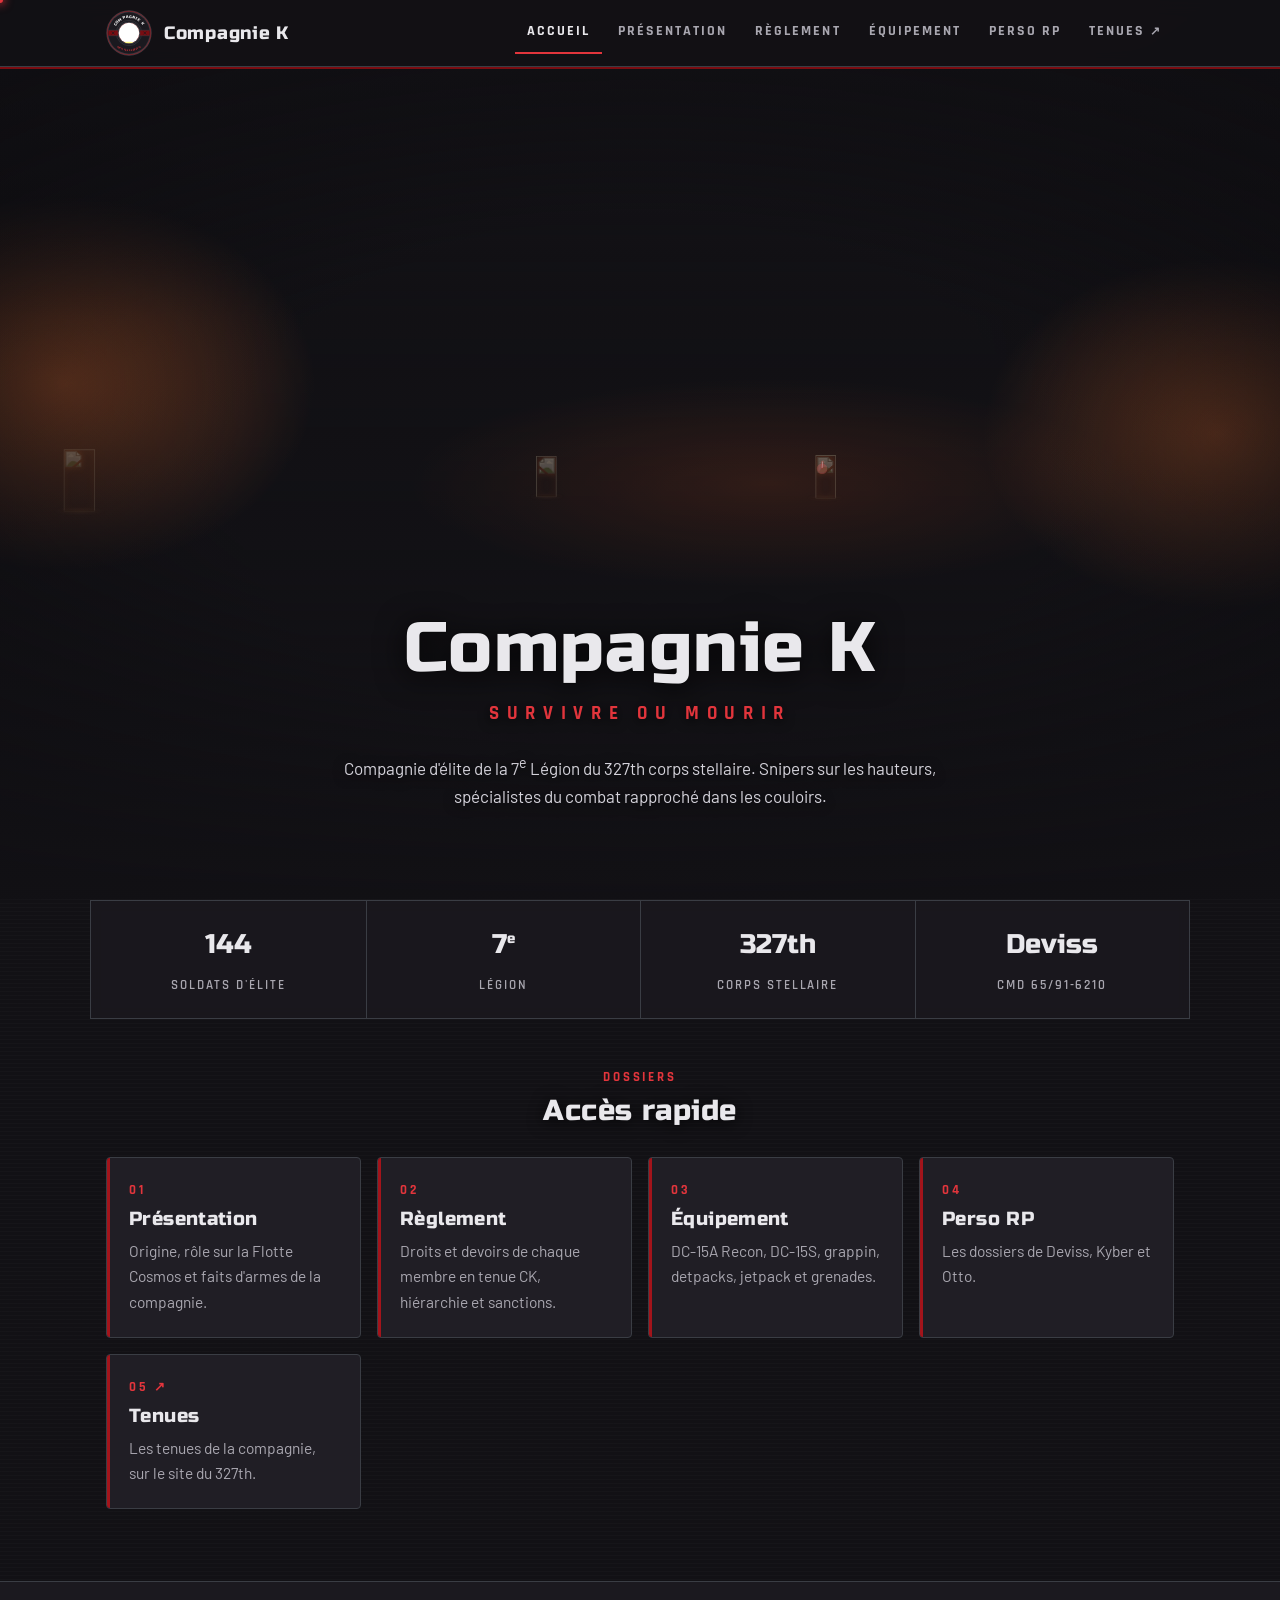
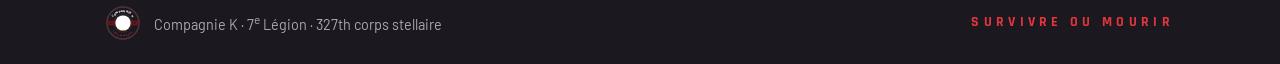
==== index.html @ 56fba2ea "Add files via upload" ====
<!doctype html>
<html lang="fr">
<head>
  <meta charset="utf-8">
  <meta name="viewport" content="width=device-width, initial-scale=1">
  <title>Compagnie K — Accueil</title>
  <meta name="description" content="Compagnie K — compagnie d'élite de la 7e Légion du 327th corps stellaire. Survivre ou mourir.">
  <link rel="icon" href="https://i.imgur.com/tPme9rS.png">
  <link rel="preconnect" href="https://fonts.googleapis.com">
  <link rel="preconnect" href="https://fonts.gstatic.com" crossorigin>
  <link href="https://fonts.googleapis.com/css2?family=Barlow:wght@400;500;600&family=Rajdhani:wght@600;700&family=Russo+One&display=swap" rel="stylesheet">
  <link rel="preload" as="image" href="https://i.imgur.com/UYa5JaL.jpeg">
  <link rel="stylesheet" href="style.css">
</head>
<body class="home">
  <!-- Arrière-plan animé de l'accueil -->
  <div class="home-bg" aria-hidden="true">
    <div class="home-bg-img">
      <!-- Scène calée sur l'image de fond (1792×1008) : les droïdes suivent le zoom -->
      <div class="home-bg-stage">
        <img class="home-bg-photo" src="https://i.imgur.com/UYa5JaL.jpeg" alt="">
        <div class="droid" style="--x:9.4%; --y:53.4%; --h:7.6%; --d:0s;"><img src="https://i.imgur.com/LWhiF1B.png" alt=""></div>
        <div class="droid" style="--x:59.8%; --y:51.8%; --h:5.2%; --d:-.7s;"><img src="https://i.imgur.com/LWhiF1B.png" alt=""></div>
        <div class="droid flip" style="--x:41.0%; --y:51.6%; --h:5%; --d:-1.2s;"><img src="https://i.imgur.com/LWhiF1B.png" alt=""></div>
        <svg class="home-bg-fx" viewBox="0 0 1792 1008" preserveAspectRatio="none"></svg>
      </div>
    </div>
    <div class="home-bg-fire"></div>
    <div class="home-bg-flash"></div>
    <div class="home-bg-embers"></div>
    <div class="home-bg-shade"></div>
    <div class="home-bg-dim"></div>
  </div>

  <header class="site-header">
    <div class="inner">
      <a class="brand" href="index.html"><span class="ck-logo"></span><span>Compagnie K</span></a>
      <button class="nav-toggle" aria-expanded="false" aria-label="Menu">☰ Menu</button>
      <nav class="site-nav">
        <a href="index.html" aria-current="page">Accueil</a>
        <a href="presentation.html">Présentation</a>
        <a href="reglement.html">Règlement</a>
        <a href="equipement.html">Équipement</a>
        <a href="perso-rp.html">Perso RP</a>
        <a class="ext" href="https://lucasmasure.github.io/site327th/tenues.html">Tenues</a>
      </nav>
    </div>
  </header>

  <main>
    <section class="hero">
      <h1>Compagnie K</h1>
      <div class="motto">Survivre ou mourir</div>
      <p class="intro">Compagnie d'élite de la 7<sup>e</sup> Légion du 327th corps stellaire. Snipers sur les hauteurs, spécialistes du combat rapproché dans les couloirs.</p>
    </section>

    <div style="padding: 0 16px;">
      <div class="stats">
        <div><strong>144</strong><span>Soldats d'élite</span></div>
        <div><strong>7<sup style="font-size:.5em">e</sup></strong><span>Légion</span></div>
        <div><strong>327th</strong><span>Corps stellaire</span></div>
        <div><strong>Deviss</strong><span>CMD 65/91-6210</span></div>
      </div>
    </div>

    <section class="container">
      <div class="section-title">
        <div class="label">Dossiers</div>
        <h2>Accès rapide</h2>
      </div>
      <div class="grid">
        <a class="card" href="presentation.html">
          <div class="label">01</div>
          <h3>Présentation</h3>
          <p>Origine, rôle sur la Flotte Cosmos et faits d'armes de la compagnie.</p>
        </a>
        <a class="card" href="reglement.html">
          <div class="label">02</div>
          <h3>Règlement</h3>
          <p>Droits et devoirs de chaque membre en tenue CK, hiérarchie et sanctions.</p>
        </a>
        <a class="card" href="equipement.html">
          <div class="label">03</div>
          <h3>Équipement</h3>
          <p>DC-15A Recon, DC-15S, grappin, detpacks, jetpack et grenades.</p>
        </a>
        <a class="card" href="perso-rp.html">
          <div class="label">04</div>
          <h3>Perso RP</h3>
          <p>Les dossiers de Deviss, Kyber et Otto.</p>
        </a>
        <a class="card" href="https://lucasmasure.github.io/site327th/tenues.html">
          <div class="label">05 ↗</div>
          <h3>Tenues</h3>
          <p>Les tenues de la compagnie, sur le site du 327th.</p>
        </a>
      </div>
    </section>
  </main>

  <footer class="site-footer">
    <div class="inner">
      <span class="ck-logo"></span>
      <span>Compagnie K · 7<sup>e</sup> Légion · 327th corps stellaire</span>
      <span class="motto">Survivre ou mourir</span>
    </div>
  </footer>
  <script src="logo.js"></script>
  <script>
    // Braises qui s'élèvent du champ de bataille
    (function () {
      var box = document.querySelector(".home-bg-embers");
      if (!box || matchMedia("(prefers-reduced-motion: reduce)").matches) return;
      var count = innerWidth < 600 ? 18 : 36;
      for (var i = 0; i < count; i++) {
        var e = document.createElement("span");
        var size = 1.5 + Math.random() * 3;
        e.className = "ember";
        e.style.left = (Math.random() * 100) + "%";
        e.style.width = e.style.height = size + "px";
        e.style.setProperty("--dx", (Math.random() * 160 - 80) + "px");
        e.style.animationDuration = (9 + Math.random() * 12) + "s";
        e.style.animationDelay = (-Math.random() * 20) + "s";
        box.appendChild(e);
      }
    })();
    // Tirs de blaster rouges depuis le canon des droïdes, vers le spectateur,
    // en passant entre les clones sans les toucher
    (function () {
      var svg = document.querySelector(".home-bg-fx");
      if (!svg || matchMedia("(prefers-reduced-motion: reduce)").matches) return;
      var NS = "http://www.w3.org/2000/svg", W = 1792, H = 1008;
      var MUZZLE_X = 177 / 520, MUZZLE_Y = 322 / 1050; // embouchure du blaster dans l'image du droïde
      var bolts = [];

      function el(name, attrs) {
        var e = document.createElementNS(NS, name);
        for (var k in attrs) e.setAttribute(k, attrs[k]);
        svg.appendChild(e);
        return e;
      }

      // Silhouettes des 5 clones (px de l'image) : rectangles [x1,y1,x2,y2] et fusils en capsules [x1,y1,x2,y2,rayon]
      var CLONES = {
        rects: [
          [300, 215, 390, 305], [265, 295, 450, 600], [280, 590, 445, 775],     // clone 1
          [535, 190, 630, 300], [475, 290, 700, 645], [495, 640, 680, 845],     // clone 2
          [845, 150, 955, 280], [760, 270, 1045, 700], [785, 690, 1015, 935],   // clone central
          [1170, 185, 1280, 300], [1105, 290, 1335, 640], [1140, 635, 1315, 850], // clone 4
          [1405, 215, 1500, 305], [1355, 295, 1555, 600], [1370, 590, 1535, 780]  // clone 5
        ],
        guns: [
          [330, 420, 495, 590, 10], [550, 440, 690, 565, 10], [870, 470, 1060, 608, 10],
          [1230, 430, 1395, 565, 10], [1450, 410, 1792, 645, 12]
        ]
      };
      var MARGIN = 8; // distance de sécurité en plus de l'épaisseur du tir

      function distRect(x, y, r) {
        var dx = Math.max(r[0] - x, 0, x - r[2]), dy = Math.max(r[1] - y, 0, y - r[3]);
        return Math.hypot(dx, dy);
      }
      function distSeg(x, y, c) {
        var vx = c[2] - c[0], vy = c[3] - c[1];
        var t = Math.max(0, Math.min(1, ((x - c[0]) * vx + (y - c[1]) * vy) / (vx * vx + vy * vy)));
        return Math.hypot(x - c[0] - vx * t, y - c[1] - vy * t) - c[4];
      }
      // Vrai si la trajectoire (avec son épaississement en perspective) frôle un clone
      function hitsClone(g, ex, ey) {
        for (var i = 1; i <= 80; i++) {
          var s = i / 80, x = g.x + (ex - g.x) * s, y = g.y + (ey - g.y) * s;
          var r = (0.8 + 5 * s) * 1.6 + MARGIN, k;
          for (k = 0; k < CLONES.rects.length; k++) if (distRect(x, y, CLONES.rects[k]) < r) return true;
          for (k = 0; k < CLONES.guns.length; k++) if (distSeg(x, y, CLONES.guns[k]) < r) return true;
        }
        return false;
      }
      // Point de sortie aléatoire juste hors du cadre, surtout vers le bas (vers nous)
      function randomExit() {
        var p = Math.random();
        if (p < 0.5) return [Math.random() * (W + 200) - 100, H + 40];
        if (p < 0.7) return [Math.random() * (W + 200) - 100, -40];
        if (p < 0.85) return [-40, Math.random() * H];
        return [W + 40, Math.random() * H];
      }

      var guns = [].map.call(document.querySelectorAll(".droid"), function (d) {
        var cs = getComputedStyle(d);
        var fx = parseFloat(cs.getPropertyValue("--x")) / 100 * W;
        var fy = parseFloat(cs.getPropertyValue("--y")) / 100 * H;
        var h = parseFloat(cs.getPropertyValue("--h")) / 100 * H;
        var w = h * 520 / 1050;
        var mx = d.classList.contains("flip") ? 1 - MUZZLE_X : MUZZLE_X;
        return { x: fx - 0.49 * w + mx * w, y: fy - 0.994 * h + MUZZLE_Y * h };
      });

      function fire(g) {
        var e = null;
        for (var n = 0; n < 60 && !e; n++) {
          var c = randomExit();
          if (!hitsClone(g, c[0], c[1])) e = c;
        }
        if (!e) return;
        var flash = el("circle", { cx: g.x, cy: g.y, r: 4, fill: "#ff6b6b", opacity: 1 });
        bolts.push({
          g: g, ex: e[0], ey: e[1], t0: performance.now(), dur: 380 + Math.random() * 160,
          glow: el("line", { stroke: "rgba(255,30,30,.35)", "stroke-linecap": "round" }),
          core: el("line", { stroke: "#ffd6d6", "stroke-linecap": "round" }),
          flash: flash
        });
      }

      function burst(g) {
        if (!document.hidden) {
          var n = 1 + Math.floor(Math.random() * 3);
          for (var i = 0; i < n; i++) setTimeout(fire, i * 170, g);
        }
        setTimeout(burst, 1400 + Math.random() * 2600, g);
      }

      function frame(now) {
        for (var i = bolts.length - 1; i >= 0; i--) {
          var b = bolts[i], t = (now - b.t0) / b.dur;
          var age = now - b.t0;
          b.flash.setAttribute("opacity", Math.max(0, 1 - age / 120));
          b.flash.setAttribute("r", 4 + age / 30);
          if (t >= 1) {
            b.glow.remove(); b.core.remove(); b.flash.remove();
            bolts.splice(i, 1);
            continue;
          }
          // perspective : lent au loin, accélère et grossit en approchant
          var s = Math.pow(t, 2.2);
          var dx = b.ex - b.g.x, dy = b.ey - b.g.y, dist = Math.hypot(dx, dy);
          var len = 5 + 110 * s;
          var s0 = Math.max(0, s - len / dist);
          var x1 = b.g.x + dx * s0, y1 = b.g.y + dy * s0;
          var x2 = b.g.x + dx * s, y2 = b.g.y + dy * s;
          var wCore = 0.8 + 5 * s;
          [b.glow, b.core].forEach(function (l) {
            l.setAttribute("x1", x1); l.setAttribute("y1", y1);
            l.setAttribute("x2", x2); l.setAttribute("y2", y2);
          });
          b.core.setAttribute("stroke-width", wCore);
          b.glow.setAttribute("stroke-width", wCore * 3.2);
        }
        requestAnimationFrame(frame);
      }

      guns.forEach(function (g, i) { setTimeout(burst, 600 + i * 900, g); });
      requestAnimationFrame(frame);
    })();
    // Le fond s'assombrit en descendant pour garder le contenu lisible
    (function () {
      var dim = document.querySelector(".home-bg-dim");
      function update() {
        var t = Math.min(scrollY / (innerHeight * 0.9), 1);
        dim.style.opacity = (t * 0.7).toFixed(3);
      }
      addEventListener("scroll", update, { passive: true });
      update();
    })();
  </script>
</body>
</html>
---- style.css ----
/* Compagnie K — thème tiré du logo : anthracite, gris acier, cramoisi */
:root {
  --bg: #121115;
  --bg-2: #1b191f;
  --panel: #201e25;
  --steel: #3a3d44;
  --steel-light: #9a9ca3;
  --crimson: #a3141b;
  --crimson-dark: #7a0c11;
  --red: #e2353c;
  --text: #e9e8ec;
  --muted: #a9a7b0;
  --radius: 4px;
  --max: 1100px;
}

* { box-sizing: border-box; }
html { scroll-behavior: smooth; }
body {
  margin: 0;
  background-color: var(--bg);
  background-image:
    radial-gradient(1200px 600px at 50% -10%, rgba(163, 20, 27, .18), transparent 70%),
    repeating-linear-gradient(0deg, rgba(255,255,255,.015) 0 1px, transparent 1px 4px);
  color: var(--text);
  font-family: "Barlow", system-ui, sans-serif;
  font-size: 17px;
  line-height: 1.65;
  min-height: 100vh;
  display: flex;
  flex-direction: column;
}
main { flex: 1; }
a { color: var(--red); }
h1, h2, h3 { font-family: "Russo One", sans-serif; font-weight: 400; line-height: 1.2; letter-spacing: .02em; }
.label {
  font-family: "Rajdhani", sans-serif; font-weight: 700; text-transform: uppercase;
  letter-spacing: .22em; font-size: .8rem; color: var(--red);
}
.ck-logo { display: inline-block; line-height: 0; }
.ck-logo svg { width: 100%; height: 100%; display: block; }

/* ---------- En-tête ---------- */
.site-header {
  position: sticky; top: 0; z-index: 10;
  background: rgba(18, 17, 21, .92);
  backdrop-filter: blur(8px);
  border-bottom: 1px solid var(--steel);
  box-shadow: 0 2px 0 var(--crimson-dark);
}
.site-header .inner {
  max-width: var(--max); margin: 0 auto; padding: 10px 16px;
  display: flex; align-items: center; gap: 16px;
}
.brand { display: flex; align-items: center; gap: 12px; text-decoration: none; color: var(--text); }
.brand .ck-logo { width: 46px; height: 46px; }
.brand span:last-child { font-family: "Russo One", sans-serif; font-size: 1.15rem; letter-spacing: .04em; }
.site-nav { margin-left: auto; display: flex; gap: 4px; flex-wrap: wrap; }
.site-nav a {
  font-family: "Rajdhani", sans-serif; font-weight: 700; text-transform: uppercase;
  letter-spacing: .14em; font-size: .9rem;
  color: var(--muted); text-decoration: none;
  padding: 8px 12px; border-bottom: 2px solid transparent;
  transition: color .15s, border-color .15s;
}
.site-nav a:hover { color: var(--text); border-color: var(--steel-light); }
.site-nav a[aria-current="page"] { color: var(--text); border-color: var(--red); }
.site-nav a.ext::after { content: " ↗"; font-size: .8em; }
.nav-toggle {
  display: none; margin-left: auto;
  background: none; border: 1px solid var(--steel); color: var(--text);
  border-radius: var(--radius); padding: 6px 10px; font: inherit; cursor: pointer;
}

/* ---------- Bandeau de page ---------- */
.page-head {
  text-align: center; padding: 64px 16px 40px;
  border-bottom: 1px solid var(--steel);
  background: linear-gradient(180deg, transparent, rgba(122, 12, 17, .12));
}
.page-head h1 { font-size: clamp(2rem, 5vw, 3.2rem); margin: 8px 0 0; }
.page-head p { color: var(--muted); max-width: 640px; margin: 12px auto 0; }

.container { max-width: var(--max); margin: 0 auto; padding: 48px 16px 72px; }
.narrow { max-width: 780px; }

/* Séparateur reprenant le bandeau du logo */
.bar {
  display: flex; align-items: center; gap: 14px; margin: 0 auto;
  max-width: 340px; color: var(--steel-light);
}
.bar::before, .bar::after { content: ""; flex: 1; height: 3px; background: var(--crimson); }
.bar span { font-weight: 700; font-size: 1.1rem; }

/* ---------- Accueil ---------- */
.hero { text-align: center; padding: 88px 16px 64px; position: relative; }
.hero h1 { font-size: clamp(2.4rem, 7vw, 4.4rem); margin: 0 0 6px; }

/* ---------- Arrière-plan animé (accueil uniquement) ---------- */
/* Le fond commence sous l'en-tête pour ne jamais masquer la tête des clones */
.home-bg { position: fixed; inset: 67px 0 0; z-index: -1; overflow: hidden; background: var(--bg); }
.home-bg > div { position: absolute; inset: 0; }
.home-bg .home-bg-img {
  /* zoom limité, ancré en haut à gauche : le droïde de gauche et les casques restent dans le cadre */
  transform-origin: 12% 12%;
  animation: ck-kenburns 45s ease-in-out infinite alternate;
  will-change: transform;
}
/* Équivalent de « background-size: cover; background-position: 30% 18% »
   mais avec des éléments positionnables en % de l'image */
.home-bg-stage {
  position: absolute; left: 30%; top: 18%;
  width: max(100vw, (100vh - 67px) * 1792 / 1008);
  aspect-ratio: 1792 / 1008;
  transform: translate(-30%, -18%);
}
.home-bg-photo { position: absolute; inset: 0; width: 100%; height: 100%; display: block; }
.home-bg-fx { position: absolute; inset: 0; width: 100%; height: 100%; overflow: visible; pointer-events: none; }

/* Droïdes au loin : pieds posés sur l'horizon (--x / --y = point d'appui en % de l'image) */
.droid {
  position: absolute; left: var(--x); top: var(--y);
  height: var(--h); aspect-ratio: 520 / 1050;
  transform: translate(-49%, -99.4%);
}
.droid img {
  width: 100%; height: 100%; display: block;
  transform-origin: 49% 99.4%;
  /* fondu dans la scène : assombri, brume chaude, contre-jour des incendies */
  filter: brightness(.42) saturate(.55) sepia(.35) contrast(1.1) blur(.35px)
          drop-shadow(0 0 3px rgba(255, 110, 40, .35));
  /* le bas des pieds se fond dans les gravats */
  -webkit-mask-image: linear-gradient(to top, transparent 0, #000 4%);
          mask-image: linear-gradient(to top, transparent 0, #000 4%);
  animation: ck-droid-sway 1.8s ease-in-out infinite;
  animation-delay: var(--d);
}
/* Poussière soulevée au ras du sol, devant les pieds */
.droid::before {
  content: ""; position: absolute; z-index: 1; left: 50%; bottom: -3%;
  width: 160%; height: 9%; transform: translateX(-50%);
  background: radial-gradient(closest-side, rgba(60, 45, 38, .8), transparent);
  filter: blur(1px);
}
.droid.flip img { scale: -1 1; }
/* Ombre de contact sous le pied d'appui */
.droid::after {
  content: ""; position: absolute; z-index: -1; left: 49%; bottom: -2%;
  width: 140%; height: 7%; transform: translateX(-50%);
  background: radial-gradient(closest-side, rgba(0, 0, 0, .9), transparent);
  animation: ck-droid-shadow 1.8s ease-in-out infinite;
  animation-delay: var(--d);
}
@keyframes ck-droid-sway {
  0%, 100% { transform: rotate(-1.6deg) scaleY(1); }
  50% { transform: rotate(1.6deg) scaleY(.985); }
}
@keyframes ck-droid-shadow {
  0%, 100% { transform: translateX(-56%); }
  50% { transform: translateX(-44%); }
}
.home-bg-fire {
  background:
    radial-gradient(28% 32% at 5% 38%, rgba(255, 110, 30, .45), transparent 70%),
    radial-gradient(26% 30% at 95% 44%, rgba(255, 110, 30, .4), transparent 70%),
    radial-gradient(40% 18% at 60% 50%, rgba(255, 90, 20, .18), transparent 70%);
  mix-blend-mode: screen;
  animation: ck-flicker 2.6s ease-in-out infinite;
}
.home-bg-flash {
  background: radial-gradient(45% 35% at 62% 8%, rgba(190, 205, 255, .55), transparent 70%);
  mix-blend-mode: screen; opacity: 0;
  animation: ck-lightning 11s linear infinite 3s;
}
.home-bg-shade {
  background:
    linear-gradient(180deg, rgba(18, 17, 21, .55) 0%, rgba(18, 17, 21, .15) 30%, rgba(18, 17, 21, .35) 60%, rgba(18, 17, 21, .95) 100%),
    radial-gradient(ellipse at center, transparent 45%, rgba(10, 9, 12, .7) 100%);
}
.home-bg-dim { background: var(--bg); opacity: 0; }
.ember {
  position: absolute; bottom: -12px; border-radius: 50%;
  background: #ffc27a; box-shadow: 0 0 6px 2px rgba(255, 110, 30, .75);
  opacity: 0; animation: ck-rise linear infinite;
}
@keyframes ck-kenburns {
  from { transform: scale(1); }
  to   { transform: scale(1.06); }
}
@keyframes ck-flicker {
  0%, 100% { opacity: .6; }
  15% { opacity: .85; } 30% { opacity: .55; } 45% { opacity: .95; }
  60% { opacity: .65; } 80% { opacity: .9; }
}
@keyframes ck-lightning {
  0%, 88%, 100% { opacity: 0; }
  89% { opacity: .9; } 90% { opacity: .1; } 91.5% { opacity: .7; } 94% { opacity: 0; }
}
@keyframes ck-rise {
  0%   { transform: translate3d(0, 0, 0); opacity: 0; }
  10%  { opacity: 1; }
  70%  { opacity: .8; }
  100% { transform: translate3d(var(--dx, 0), -75vh, 0); opacity: 0; }
}

.home .hero {
  min-height: calc(100vh - 67px); min-height: calc(100svh - 67px);
  display: flex; flex-direction: column; justify-content: flex-end; padding-bottom: 10vh;
}
.home .hero h1 { text-shadow: 0 4px 30px rgba(0, 0, 0, .9), 0 0 2px rgba(0, 0, 0, .8); }
.home .hero .motto, .home .hero p.intro { text-shadow: 0 2px 12px rgba(0, 0, 0, .95); }
.home .hero p.intro { color: #d4d2da; }
.home .stats { background: rgba(27, 25, 31, .82); backdrop-filter: blur(6px); }
.home .section-title h2 { text-shadow: 0 2px 16px rgba(0, 0, 0, .9); }

@media (prefers-reduced-motion: reduce) {
  .home-bg .home-bg-img, .home-bg-fire, .home-bg-flash,
  .droid img, .droid::after { animation: none; }
  .home-bg-embers { display: none; }
}
.hero .motto {
  font-family: "Rajdhani", sans-serif; font-weight: 700; text-transform: uppercase;
  letter-spacing: .4em; color: var(--red); font-size: clamp(.95rem, 2.4vw, 1.2rem);
}
.hero p.intro { color: var(--muted); max-width: 620px; margin: 22px auto 0; }

.stats {
  display: grid; grid-template-columns: repeat(4, 1fr);
  border: 1px solid var(--steel); background: var(--bg-2);
  max-width: var(--max); margin: 0 auto;
}
.stats div { padding: 22px 16px; text-align: center; border-left: 1px solid var(--steel); }
.stats div:first-child { border-left: 0; }
.stats strong { display: block; font-family: "Russo One", sans-serif; font-size: 1.7rem; font-weight: 400; color: var(--text); }
.stats span { font-family: "Rajdhani", sans-serif; text-transform: uppercase; letter-spacing: .15em; font-size: .8rem; color: var(--muted); font-weight: 600; }

.grid { display: grid; grid-template-columns: repeat(auto-fill, minmax(240px, 1fr)); gap: 16px; }
.grid-3 { grid-template-columns: repeat(3, 1fr); }
@media (max-width: 960px) { .grid-3 { grid-template-columns: repeat(2, 1fr); } }
@media (max-width: 560px) { .grid-3 { grid-template-columns: 1fr; } }
.card {
  background: var(--panel); border: 1px solid var(--steel); border-radius: var(--radius);
  padding: 22px; position: relative; overflow: hidden;
}
.card::before {
  content: ""; position: absolute; left: 0; top: 0; bottom: 0; width: 3px; background: var(--crimson);
}
a.card { text-decoration: none; color: var(--text); transition: border-color .15s, transform .15s; }
a.card:hover { border-color: var(--steel-light); transform: translateY(-2px); }
a.card:hover h3 { color: var(--red); }
.card-media {
  overflow: hidden;
  height: 180px; margin: -22px -22px 18px; padding: 18px;
  display: flex; align-items: center; justify-content: center;
  background: radial-gradient(circle at 50% 60%, rgba(163, 20, 27, .22), transparent 70%), var(--bg-2);
  border-bottom: 1px solid var(--steel);
}
.card-media img {
  max-width: 100%; max-height: 100%; object-fit: contain;
  filter: drop-shadow(0 6px 14px rgba(0, 0, 0, .6));
}
.card-media img.fill { width: 100%; height: 100%; object-fit: cover; transform: scale(1.35); }
.card h3 { margin: 6px 0 8px; font-size: 1.2rem; transition: color .15s; }
.card p { margin: 0; color: var(--muted); font-size: .97rem; }

.section-title { text-align: center; margin: 0 0 28px; }
.section-title h2 { margin: 6px 0 0; font-size: 1.8rem; }

/* ---------- Texte courant ---------- */
.prose p { margin: 0 0 1.1em; }
.prose h2 { font-size: 1.5rem; margin: 2em 0 .6em; }
blockquote.motto-quote {
  margin: 40px 0 0; padding: 26px; text-align: center;
  border: 1px solid var(--steel); border-left: 3px solid var(--crimson); background: var(--bg-2);
  font-family: "Russo One", sans-serif; font-size: 1.5rem; color: var(--text);
}
blockquote.motto-quote cite { display: block; margin-top: 6px; font-style: normal; }

/* ---------- Règlement ---------- */
.preamble {
  background: var(--bg-2); border: 1px solid var(--steel); border-left: 3px solid var(--crimson);
  padding: 20px 22px; margin-bottom: 40px; border-radius: var(--radius);
}
.preamble p { margin: 6px 0 0; color: var(--muted); }
.toc { display: flex; flex-wrap: wrap; gap: 8px; margin-bottom: 40px; }
.toc a {
  font-family: "Rajdhani", sans-serif; font-weight: 700; font-size: .85rem; letter-spacing: .1em;
  text-transform: uppercase; text-decoration: none; color: var(--muted);
  border: 1px solid var(--steel); padding: 6px 12px; border-radius: 999px;
}
.toc a:hover { color: var(--text); border-color: var(--red); }
.article { margin-bottom: 36px; scroll-margin-top: 90px; }
.article h2 {
  display: flex; align-items: baseline; gap: 14px; font-size: 1.3rem; margin: 0 0 12px;
  padding-bottom: 10px; border-bottom: 1px solid var(--steel);
}
.article h2 .num { color: var(--red); font-size: 1rem; }
.rules { list-style: none; margin: 0; padding: 0; }
.rules li { display: grid; grid-template-columns: 52px 1fr; gap: 8px; padding: 9px 0; border-bottom: 1px dashed rgba(58, 61, 68, .6); }
.rules li:last-child { border-bottom: 0; }
.rules b { font-family: "Rajdhani", sans-serif; color: var(--steel-light); font-weight: 700; }

/* ---------- Perso RP ---------- */
.dossier { margin-bottom: 40px; scroll-margin-top: 90px; }
.dossier header {
  display: flex; align-items: center; gap: 18px; flex-wrap: wrap;
  padding: 18px 22px; background: var(--bg-2); border: 1px solid var(--steel); border-bottom: 3px solid var(--crimson);
  border-radius: var(--radius) var(--radius) 0 0;
}
.dossier .matricule {
  font-family: "Rajdhani", sans-serif; font-weight: 700; font-size: 1rem; letter-spacing: .1em;
  color: var(--bg); background: var(--steel-light); padding: 2px 10px; border-radius: 2px;
}
.dossier h2 { margin: 0; font-size: 1.6rem; }
.dossier .role { margin-left: auto; }
.dossier .body { padding: 24px 22px 8px; border: 1px solid var(--steel); border-top: 0; background: var(--panel); border-radius: 0 0 var(--radius) var(--radius); }

/* Portrait à gauche de la présentation */
.has-portrait { display: grid; grid-template-columns: 240px 1fr; gap: 26px; align-items: start; }
.portrait {
  margin: 0 0 16px; position: sticky; top: 90px;
  border: 1px solid var(--steel); border-left: 3px solid var(--crimson); border-radius: var(--radius);
  overflow: hidden; background: var(--bg-2);
  box-shadow: 0 10px 30px rgba(0, 0, 0, .45);
}
.portrait img { display: block; width: 100%; height: auto; }
@media (max-width: 640px) {
  .has-portrait { grid-template-columns: 1fr; }
  .portrait { position: static; max-width: 280px; margin: 0 auto 20px; }
}

/* ---------- Décor des pages intérieures ---------- */
.page-bg {
  position: fixed; inset: 0; z-index: -1; overflow: hidden; pointer-events: none;
  background: linear-gradient(180deg, #0c0b0f 0%, #121014 45%, #1d1214 78%, #24130f 100%);
}
.page-bg > * { position: absolute; inset: 0; }
/* Nuages d'orage qui dérivent lentement */
.pb-clouds {
  inset: -10% -30%;
  background:
    radial-gradient(30% 22% at 18% 18%, rgba(80, 76, 90, .55), transparent 70%),
    radial-gradient(26% 18% at 48% 10%, rgba(72, 70, 84, .5), transparent 70%),
    radial-gradient(34% 24% at 78% 22%, rgba(78, 72, 86, .52), transparent 70%),
    radial-gradient(40% 26% at 30% 42%, rgba(52, 44, 52, .55), transparent 70%),
    radial-gradient(38% 22% at 85% 48%, rgba(70, 44, 38, .5), transparent 70%);
  filter: blur(18px);
  animation: pb-drift 90s ease-in-out infinite alternate;
}
/* Éclair diffus, rare */
.pb-flash {
  background: radial-gradient(40% 30% at 30% 12%, rgba(180, 195, 255, .28), transparent 70%);
  opacity: 0; mix-blend-mode: screen;
  animation: ck-lightning 17s linear infinite 6s;
}
/* Lueur des incendies sur l'horizon */
.pb-glow {
  background:
    radial-gradient(30% 30% at 12% 92%, rgba(255, 100, 30, .5), transparent 70%),
    radial-gradient(24% 22% at 52% 95%, rgba(255, 80, 20, .3), transparent 70%),
    radial-gradient(32% 32% at 90% 92%, rgba(255, 105, 35, .45), transparent 70%),
    linear-gradient(0deg, rgba(120, 30, 15, .35) 0%, transparent 30%);
  mix-blend-mode: screen;
  animation: ck-flicker 3.2s ease-in-out infinite;
}
.pb-ruins { top: auto; height: min(34vh, 300px); width: 100%; }
.pb-ruins .far { fill: #17111a; opacity: .95; }
.pb-ruins .near { fill: #08070a; }
/* Assombrit le centre pour la lecture */
.pb-shade {
  background:
    linear-gradient(180deg, rgba(12, 11, 15, .25) 0%, rgba(12, 11, 15, .45) 50%, rgba(12, 11, 15, .15) 100%),
    radial-gradient(ellipse at center, transparent 50%, rgba(6, 5, 8, .6) 100%);
}
@keyframes pb-drift {
  from { transform: translate3d(0, 0, 0); }
  to   { transform: translate3d(-12%, 2%, 0); }
}
@media (prefers-reduced-motion: reduce) {
  .pb-clouds, .pb-flash, .pb-glow { animation: none; }
}

/* ---------- Curseur de visée ---------- */
html.ck-cursor-on, html.ck-cursor-on * { cursor: none !important; }
.ck-cursor {
  position: fixed; left: 0; top: 0; z-index: 9999; pointer-events: none;
  transition: opacity .2s;
}
html.ck-cursor-out .ck-cursor { opacity: 0; }
.ck-cursor-dot {
  width: 6px; height: 6px; margin: -3px 0 0 -3px; border-radius: 50%;
  background: var(--red); box-shadow: 0 0 8px 2px rgba(226, 53, 60, .7);
}
.ck-cursor-ring { width: 38px; height: 38px; margin: -19px 0 0 -19px; color: var(--red); }
.ck-cursor-ring svg {
  width: 100%; height: 100%; display: block; overflow: visible;
  filter: drop-shadow(0 0 4px rgba(226, 53, 60, .6));
  opacity: .85;
  transition: transform .25s ease, opacity .2s, color .2s;
}
/* Sur un lien ou un bouton : la mire se verrouille (rotation + agrandissement) */
.ck-cursor-ring.is-hover svg { transform: scale(1.45) rotate(45deg); opacity: 1; color: #ff5a60; }
.ck-cursor-ring.is-down svg { transform: scale(.7) rotate(90deg); opacity: 1; }
.ck-cursor-ring.is-hover.is-down svg { transform: scale(1.1) rotate(90deg); }

/* ---------- Pied de page ---------- */
.site-footer { border-top: 1px solid var(--steel); background: var(--bg-2); }
.site-footer .inner {
  max-width: var(--max); margin: 0 auto; padding: 24px 16px;
  display: flex; align-items: center; gap: 14px; flex-wrap: wrap; color: var(--muted); font-size: .9rem;
}
.site-footer .ck-logo { width: 34px; height: 34px; }
.site-footer .motto { margin-left: auto; font-family: "Rajdhani", sans-serif; font-weight: 700; letter-spacing: .3em; text-transform: uppercase; color: var(--red); }

/* ---------- Mobile ---------- */
@media (max-width: 860px) {
  .nav-toggle { display: block; }
  .site-nav {
    display: none; position: absolute; left: 0; right: 0; top: 100%;
    flex-direction: column; background: var(--bg); border-bottom: 1px solid var(--steel); padding: 8px 16px;
  }
  .nav-open .site-nav { display: flex; }
  .site-nav a { border-bottom: 0; border-left: 2px solid transparent; }
  .site-nav a[aria-current="page"] { border-left-color: var(--red); }
  .stats { grid-template-columns: repeat(2, 1fr); }
  .stats div:nth-child(3) { border-left: 0; }
  .stats div:nth-child(n+3) { border-top: 1px solid var(--steel); }
  .dossier .role { margin-left: 0; width: 100%; }
}
@media (max-width: 480px) {
  .rules li { grid-template-columns: 44px 1fr; }
  .site-footer .motto { margin-left: 0; }
}
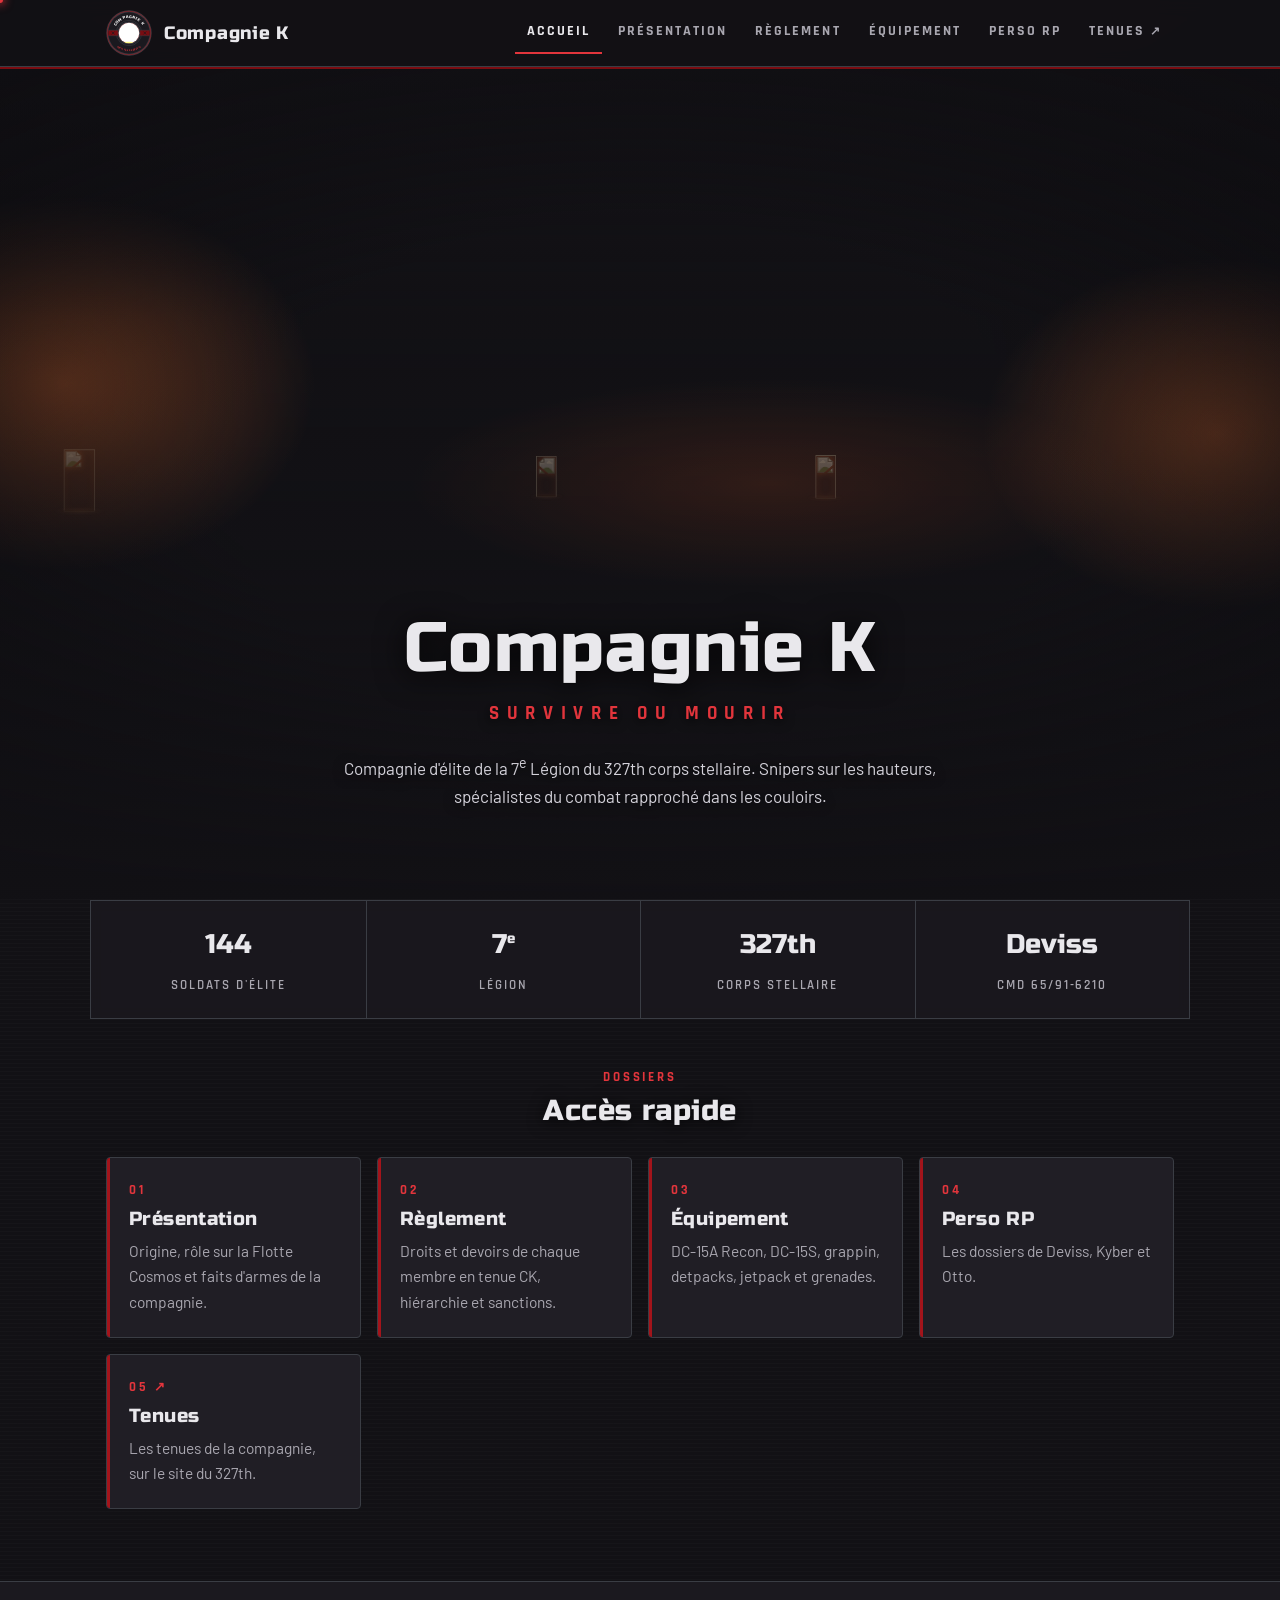
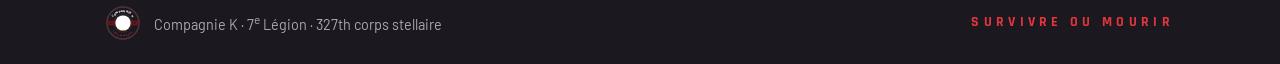
==== commit a83ca7ce: "Add files via upload" ====
--- a/index.html
+++ b/index.html
@@ -42,7 +42,7 @@
         <a href="reglement.html">Règlement</a>
         <a href="equipement.html">Équipement</a>
         <a href="perso-rp.html">Perso RP</a>
-        <a class="ext" href="https://lucasmasure.github.io/site327th/tenues.html">Tenues</a>
+        <a class="ext" href="https://lucasmasure.github.io/site-327th/tenues.html">Tenues</a>
       </nav>
     </div>
   </header>
@@ -89,7 +89,7 @@
           <h3>Perso RP</h3>
           <p>Les dossiers de Deviss, Kyber et Otto.</p>
         </a>
-        <a class="card" href="https://lucasmasure.github.io/site327th/tenues.html">
+        <a class="card" href="https://lucasmasure.github.io/site-327th/tenues.html">
           <div class="label">05 ↗</div>
           <h3>Tenues</h3>
           <p>Les tenues de la compagnie, sur le site du 327th.</p>
